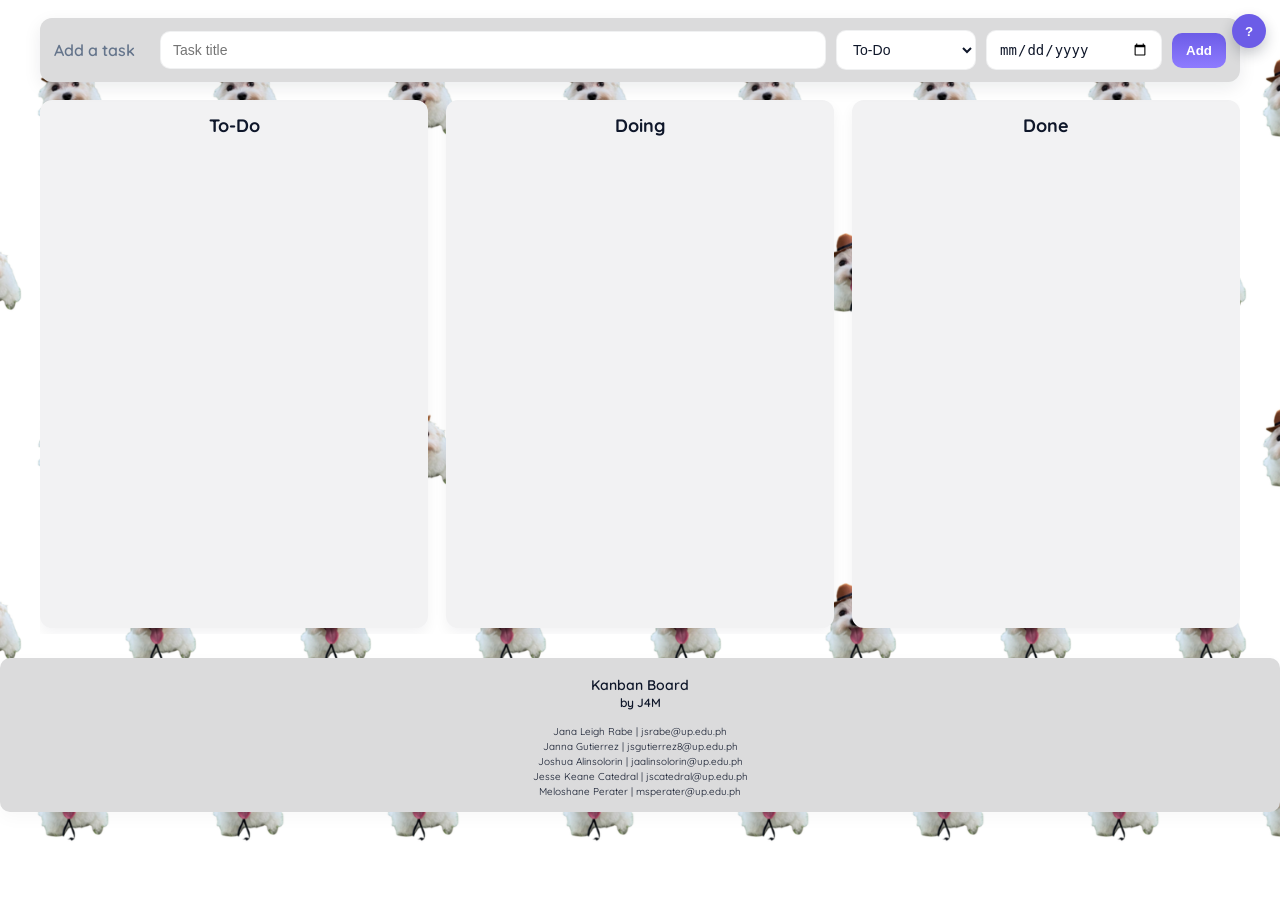
==== pages/index.html @ 741aeaa4 "final app" ====
<!DOCTYPE html>
<html>
<head>
    
    <meta charset="UTF-8">
    <meta name="viewport" content="width=device-width, initial-scale=1.0">
    <title>Kanban Board by J4M</title>
    <link rel="stylesheet" href="../css/styles.css">
</head>
<body class="app">
    <button type="button" id="SHORTCUT_HELP_OPEN_BTN" class="shortcut-help__trigger" aria-label="Show keyboard shortcuts">?</button>

    <div id="SHORTCUT_HELP_MODAL" class="shortcut-help-modal shortcut-help-modal--hidden">
        <div class="shortcut-help-modal__panel">
            <div class="shortcut-help-modal__header">
                <h6 class="shortcut-help-modal__title">Keyboard Shortcuts</h6>
                <button type="button" id="SHORTCUT_HELP_CLOSE_BTN" class="shortcut-help-modal__close" aria-label="Close keyboard shortcuts">&times;</button>
            </div>
            <p class="shortcut-help-modal__item"><span class="shortcut-help-modal__key">N</span> Add task</p>
            <p class="shortcut-help-modal__item"><span class="shortcut-help-modal__key">E</span> Edit focused task</p>
            <p class="shortcut-help-modal__item"><span class="shortcut-help-modal__key">M</span> Move mode</p>
            <p class="shortcut-help-modal__item"><span class="shortcut-help-modal__key">1 / 2 / 3</span> Move task to To-Do / Doing / Done</p>
            <p class="shortcut-help-modal__item"><span class="shortcut-help-modal__key">Tab / Arrow keys</span> Navigate board</p>
            <p class="shortcut-help-modal__item"><span class="shortcut-help-modal__key">Backspace</span> Delete focused task</p>
            <p class="shortcut-help-modal__item"><span class="shortcut-help-modal__key">Ctrl+Z</span> Undo delete</p>
            <p class="shortcut-help-modal__item"><span class="shortcut-help-modal__key">Enter</span> Select</p>
            <p class="shortcut-help-modal__item"><span class="shortcut-help-modal__key">Esc</span> Close</p>
        </div>
    </div>

    <div class="kanban">
        <section class="kanban__controls">
            <form class="task-form">
                <div class="task-form__row">
                    <label class="task-form__label">Add a task</label>
                    <input type="text" id="TASK_TITLE" class="form-control form-control--title" placeholder="Task title">
                    <select id="TASK_COLUMN" class="form-control form-control--select">
                        <option value="todo">To-Do</option>
                        <option value="doing">Doing</option>
                        <option value="done">Done</option>
                    </select>
                    <input type="date" id="TASK_DUE" class="form-control form-control--date">
                    <button type="button" class="button button--add">Add</button>
                </div>
            </form>
        </section>

        <div class="kanban__board-shell">
            <div class="kanban-board">

                <div class="kanban-board__column" data-column="todo" tabindex="0">
                    <h2 class="kanban-board__column-title">To-Do</h2>
                    <div class="kanban-board__task-list"></div>
                </div>

                <div class="kanban-board__column" data-column="doing" tabindex="0">
                    <h2 class="kanban-board__column-title">Doing</h2>
                    <div class="kanban-board__task-list"></div>
                </div>

                <div class="kanban-board__column" data-column="done" tabindex="0">
                    <h2 class="kanban-board__column-title">Done</h2>
                    <div class="kanban-board__task-list"></div>
                </div>

            </div>
        </div>

    </div>

        <footer class="app-footer">
            <div class="app-footer__inner">
                <h4 class="app-footer__title">Kanban Board</h4>
                <h5 class="app-footer__subtitle">by J4M</h5>
                    <p class="app-footer__line">Jana Leigh Rabe | jsrabe@up.edu.ph</p>
                    <p class="app-footer__line">Janna Gutierrez | jsgutierrez8@up.edu.ph</p>
                    <p class="app-footer__line">Joshua Alinsolorin | jaalinsolorin@up.edu.ph</p>
                    <p class="app-footer__line">Jesse Keane Catedral | jscatedral@up.edu.ph</p>
                    <p class="app-footer__line">Meloshane Perater | msperater@up.edu.ph</p>
            </div>
        </footer>

        <div id="EDIT_MODAL" class="task-modal task-modal--hidden">
        <div class="task-modal__content">
            <div class="task-modal__header">
                <h3 class="task-modal__title">Edit Task</h3>
                <button id="CLOSE_MODAL_BTN" class="task-modal__close">&times;</button>
            </div>
            <div class="task-modal__row">
                <label class="task-modal__label">Title</label>
                <input type="text" id="MODAL_TITLE" class="form-control task-modal__control">
            </div>

            <div class="task-modal__row">
                <label class="task-modal__label">Due Date</label>
                <input type="date" id="MODAL_DUE" class="form-control task-modal__control">
            </div>

            <div class="task-modal__row">
                <label class="task-modal__label">Status</label>
                <select id="MODAL_STATUS" class="form-control form-control--select task-modal__control">
                    <option value="todo">To-Do</option>
                    <option value="doing">Doing</option>
                    <option value="done">Done</option>
                </select>
            </div>

            <div class="task-modal__buttons">
                <button type="button" id="DELETE_TASK_BTN" class="button button--delete">Delete</button>
                <button type="button" id="SAVE_TASK_BTN" class="button button--save">Save</button>

            </div>

        </div>
    </div>
<script type="module" src="../js/main.js"></script>
</body>
</html>
---- css/styles.css ----
@import url("./base.css");
@import url("./layout.css");
@import url("./forms.css");
@import url("./board.css");
@import url("./modal.css");
@import url("./footer.css");
@import url("./feedback.css");
@import url("./shortcut-help.css");
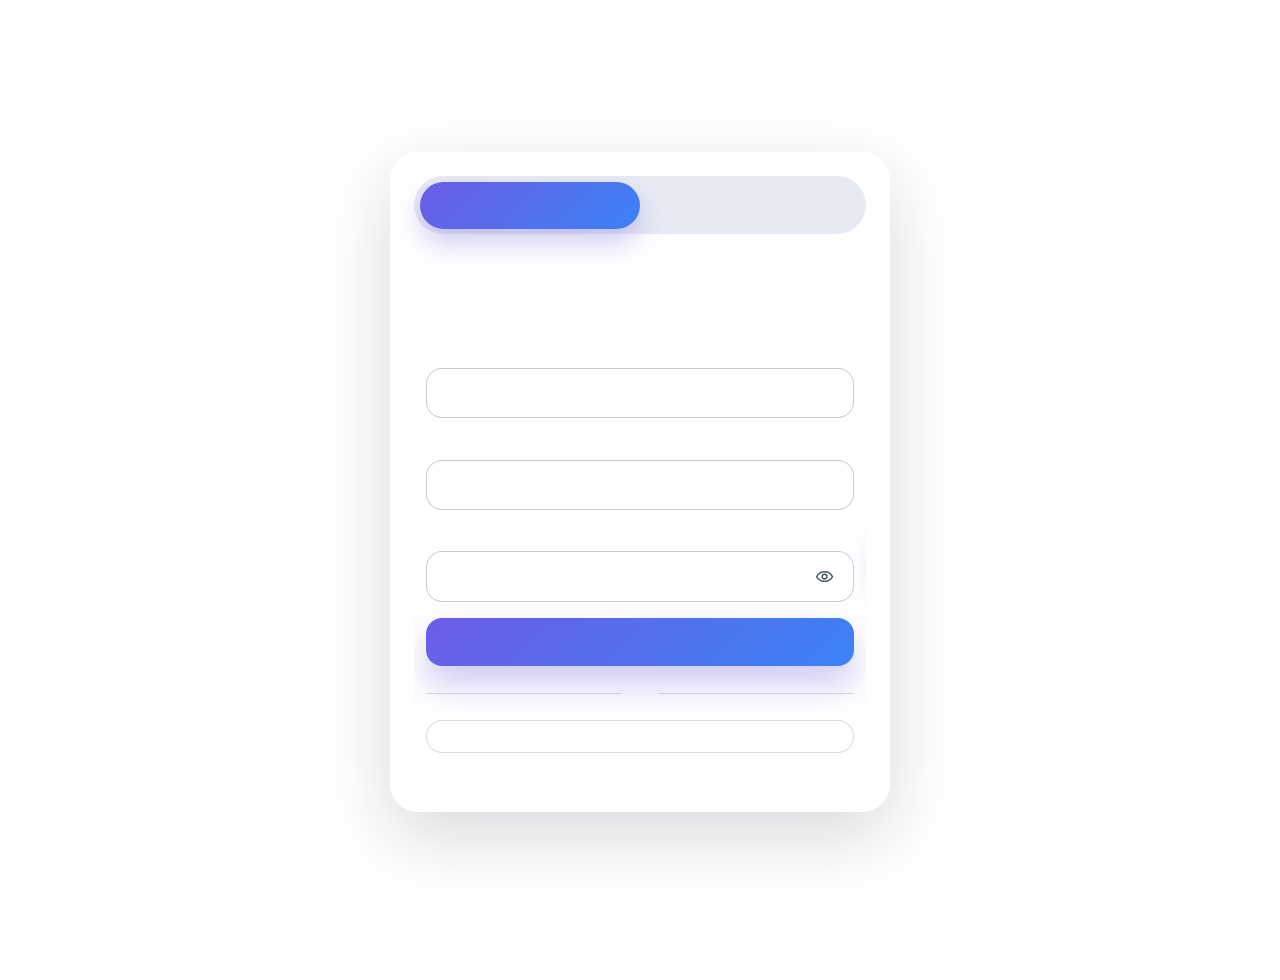
==== commit e2adc08e: "for testing" ====
--- a/pages/index.html
+++ b/pages/index.html
@@ -4,8 +4,11 @@
     
     <meta charset="UTF-8">
     <meta name="viewport" content="width=device-width, initial-scale=1.0">
+    <meta http-equiv="Cache-Control" content="no-cache, no-store, must-revalidate">
+    <meta http-equiv="Pragma" content="no-cache">
+    <meta http-equiv="Expires" content="0">
     <title>Kanban Board by J4M</title>
-    <link rel="stylesheet" href="../css/styles.css">
+    <link rel="stylesheet" href="../css/app/styles.css?v=2026-03-26-1">
 </head>
 <body class="app">
     <button type="button" id="SHORTCUT_HELP_OPEN_BTN" class="shortcut-help__trigger" aria-label="Show keyboard shortcuts">?</button>
@@ -19,7 +22,7 @@
             <p class="shortcut-help-modal__item"><span class="shortcut-help-modal__key">N</span> Add task</p>
             <p class="shortcut-help-modal__item"><span class="shortcut-help-modal__key">E</span> Edit focused task</p>
             <p class="shortcut-help-modal__item"><span class="shortcut-help-modal__key">M</span> Move mode</p>
-            <p class="shortcut-help-modal__item"><span class="shortcut-help-modal__key">1 / 2 / 3</span> Move task to To-Do / Doing / Done</p>
+            <p class="shortcut-help-modal__item"><span class="shortcut-help-modal__key">1 / 2 / 3</span> Move focused task to To-Do / Doing / Done</p>
             <p class="shortcut-help-modal__item"><span class="shortcut-help-modal__key">Tab / Arrow keys</span> Navigate board</p>
             <p class="shortcut-help-modal__item"><span class="shortcut-help-modal__key">Backspace</span> Delete focused task</p>
             <p class="shortcut-help-modal__item"><span class="shortcut-help-modal__key">Ctrl+Z</span> Undo delete</p>
@@ -28,9 +31,29 @@
         </div>
     </div>
 
+    <script>
+        window.clearKanbanSession = function clearKanbanSession() {
+            localStorage.removeItem("kanban.session");
+            localStorage.removeItem("kanbanUsername");
+            localStorage.removeItem("kanbanEmail");
+            localStorage.removeItem("username");
+            localStorage.removeItem("email");
+        };
+    </script>
+
+    <a id="LOGOUT_BTN" class="kanban-logout-trigger" href="./auth.html" aria-label="Log out" data-tooltip="Log out" onclick="window.clearKanbanSession();">
+        <svg viewBox="0 0 24 24" aria-hidden="true">
+            <path d="M10 17l1.5-1.5L8.5 12H21v-2H8.5l3-3L10 5l-7 7 7 7z"></path>
+            <path d="M4 4h6V2H4a2 2 0 0 0-2 2v16a2 2 0 0 0 2 2h6v-2H4z"></path>
+        </svg>
+    </a>
+
     <div class="kanban">
         <section class="kanban__controls">
             <form class="task-form">
+                <div class="task-form__meta">
+                    <p class="task-form__greeting">Hello, <span id="KANBAN_USERNAME">username</span></p>
+                </div>
                 <div class="task-form__row">
                     <label class="task-form__label">Add a task</label>
                     <input type="text" id="TASK_TITLE" class="form-control form-control--title" placeholder="Task title">
@@ -40,7 +63,7 @@
                         <option value="done">Done</option>
                     </select>
                     <input type="date" id="TASK_DUE" class="form-control form-control--date">
-                    <button type="button" class="button button--add">Add</button>
+                    <button type="button" class="action-button action-button--add">Add</button>
                 </div>
             </form>
         </section>
@@ -106,15 +129,13 @@
             </div>
 
             <div class="task-modal__buttons">
-                <button type="button" id="DELETE_TASK_BTN" class="button button--delete">Delete</button>
-                <button type="button" id="SAVE_TASK_BTN" class="button button--save">Save</button>
+                <button type="button" id="DELETE_TASK_BTN" class="action-button action-button--delete">Delete</button>
+                <button type="button" id="SAVE_TASK_BTN" class="action-button action-button--save">Save</button>
 
             </div>
 
         </div>
-    </div>
-<script type="module" src="../js/main.js"></script>
+</div>
+<script type="module" src="../js/app/main.js?v=2026-03-26-1"></script>
 </body>
 </html>
-
-
--- a/css/app/styles.css
+++ b/css/app/styles.css
@@ -0,0 +1,58 @@
+@import url("../shared/kanban.css");
+@import url("../features/forms.css");
+@import url("../features/board.css");
+@import url("../features/task-modal.css");
+@import url("../features/footer.css");
+@import url("../features/feedback.css");
+@import url("../features/shortcut-help.css");
+
+@font-face {
+    font-family: "Quicksand";
+    src: url("../../assets/fonts/Quicksand-VariableFont_wght.ttf") format("truetype");
+    font-weight: 100 900;
+}
+
+:root {
+    --bg-surface: #f2f2f3;
+    --bg-muted: #dbdbdc;
+    --color-accent: #6c5ce7;
+    --color-muted: #64748b;
+    --column-width: 360px;
+    --font-weight-semi: 600;
+    --font-weight-bold: 700;
+    --text-sm: 0.875rem;
+    --text-md: 1rem;
+    --text-lg: 1.125rem;
+}
+
+.app {
+    margin: 0;
+    font-family: "Quicksand", sans-serif;
+    color: #0f172a;
+    min-height: 100vh;
+    background: url("../../assets/images/bg.png") no-repeat center center fixed;
+    background-size: cover;
+}
+
+.font-semi {
+    font-weight: var(--font-weight-semi);
+}
+
+.font-bold {
+    font-weight: var(--font-weight-bold);
+}
+
+.font-sm,
+.text-sm {
+    font-size: var(--text-sm);
+}
+
+.font-md,
+.text-md {
+    font-size: var(--text-md);
+}
+
+.font-lg,
+.text-lg {
+    font-size: var(--text-lg);
+}
